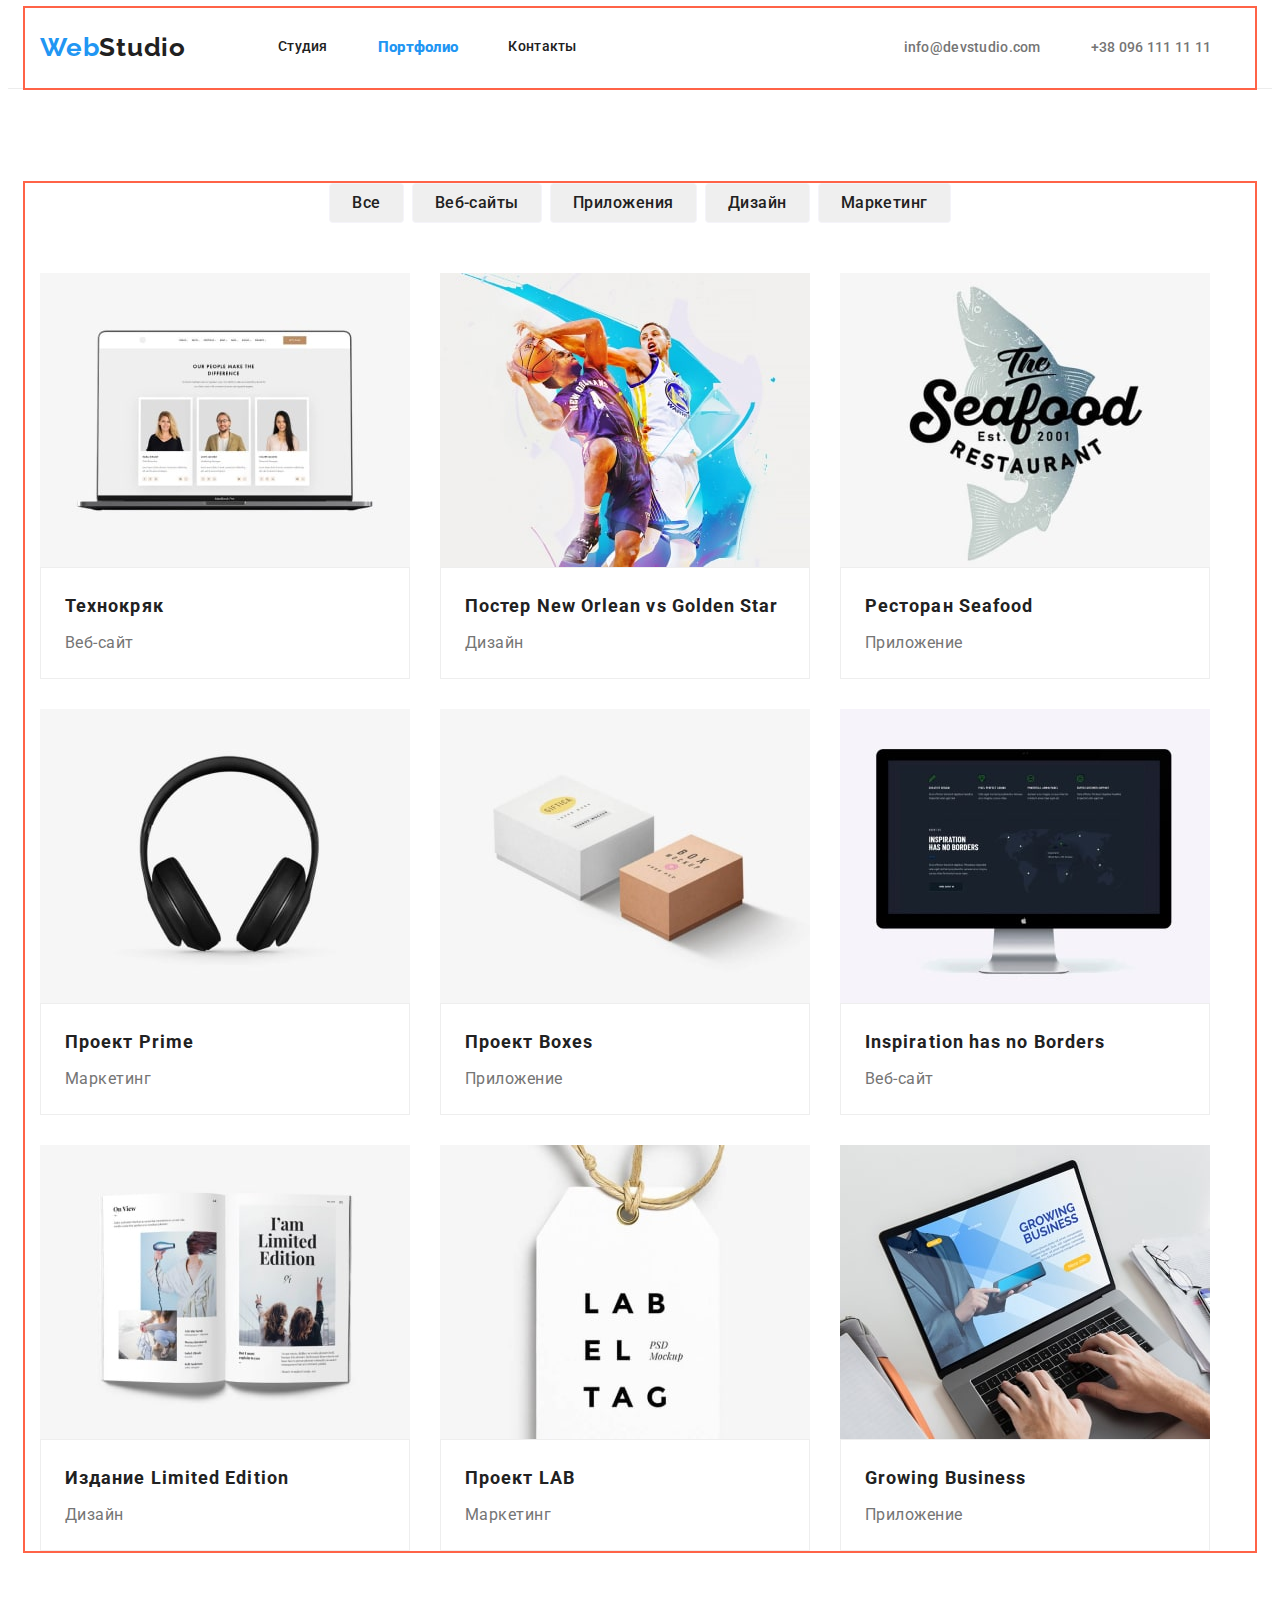
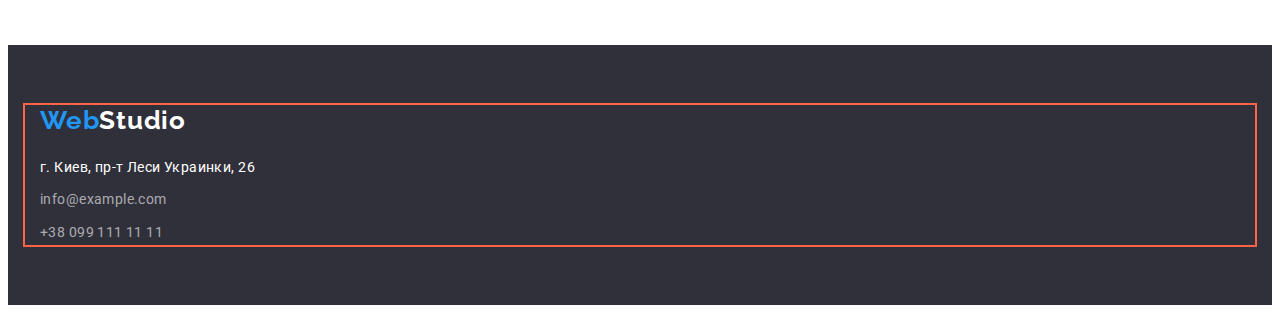
==== portfolio.html @ f44abb22 "Зклонував файли з дз3 в дз4" ====
<!DOCTYPE html>
<html lang="ru">
<head>
    <meta charset="UTF-8">
    <meta http-equiv="X-UA-Compatible" content="IE=edge">
    <meta name="viewport" content="width=device-width, initial-scale=1.0">
    <title>Portfolio</title>
    <link rel="stylesheet" href="./css/styles.css">
    <link rel="preconnect" href="https://fonts.googleapis.com">
    <link rel="preconnect" href="https://fonts.gstatic.com" crossorigin>
    <link href="https://fonts.googleapis.com/css2?family=Raleway:wght@700&family=Roboto:wght@400;500;700;900&display=swap"
        rel="stylesheet">
    <link rel="stylesheet" href="https://cdnjs.cloudflare.com/ajax/libs/modern-normalize/1.1.0/modern-normalize.min.css"
        integrity="sha512-wpPYUAdjBVSE4KJnH1VR1HeZfpl1ub8YT/NKx4PuQ5NmX2tKuGu6U/JRp5y+Y8XG2tV+wKQpNHVUX03MfMFn9Q=="
        crossorigin="anonymous" referrerpolicy="no-referrer" />
</head>
<body>
    <!-- Шапка сторінки -->
    <header class="page-header">
        <div class="container">
        <!-- Основна навігація -->
        <div class="header-style">
        <nav class="header-nav-portfolio">
            <a href="index.html" class="webstudio"><span class="webstudio-color">Web</span>Studio</a>
            <ul class="header-list">
                <li class="header-item-portfolio"><a href="./index.html" class="item">Студия</a></li>
                <li class="header-item-portfolio"><a href="./portfolio.html" class="item current">Портфолио</a></li>
                <li class="header-item-portfolio"><a href="" class="item">Контакты</a></li>
            </ul>
        </nav>
        <ul class="header-right">
            <li class="tel-style-portfolio"><a href="mailto:info@devstudio.com" class="header-tel">info@devstudio.com</a></li>
            <li class="tel-style-portfolio"><a href="tel:+380961111111" class="header-tel">+38 096 111 11 11</a></li>
        </ul>
        </div>
        </div>
    </header>
    <!-- Унікальність сторінки -->
    <main class="page-main-portfolio">
    <!-- Перша секція -->
    <section class="first-section-portfolio">
        <div class="container">
        <h1 hidden class="title">Portfolio</h1>
        <ul class="first-list">
            <li class="btn-portfolio"> <button type="button" class="btn pointer">Все</button> </li>
            <li class="btn-portfolio"> <button type="button" class="btn pointer">Веб-сайты</button> </li>
            <li class="btn-portfolio"> <button type="button" class="btn pointer">Приложения</button> </li>
            <li class="btn-portfolio"> <button type="button" class="btn pointer">Дизайн</button> </li>
            <li class="btn-portfolio"> <button type="button" class="btn pointer">Маркетинг</button> </li>
         </ul>
        <ul class="second-list">
            <li class="second-list-element">
                <img src="./images/laptop.jpg" alt="Технокряк" width="370" height="294">
                <div class="portfolio-card-border">
                <h2 class="second-list-title">Технокряк</h2>
                <p class="text">Веб-сайт</p>
                </div>
            </li>
            <li class="second-list-element">
                <img src="./images/poster.jpg" alt="Постер" width="370" height="294">
                <div class="portfolio-card-border">
                <h2 class="second-list-title">Постер New Orlean vs Golden Star</h2>
                <p class="text">Дизайн</p>
                </div>
            </li>
            <li class="second-list-element">
                <img src="./images/seafood.jpg" alt="Ресторан" width="370" height="294">
                <div class="portfolio-card-border">
                <h2 class="second-list-title">Ресторан Seafood</h2>
                <p class="text">Приложение</p>
                </div>
            </li>
            <li class="second-list-element">
                <img src="./images/headphone.jpg" alt="Проект-Prime" width="370" height="294">
                <div class="portfolio-card-border">
                <h2 class="second-list-title">Проект Prime</h2>
                <p class="text">Маркетинг</p>
                </div>
            </li>
            <li class="second-list-element">
                <img src="./images/boxes.jpg" alt="Проект-Boxes" width="370" height="294">
                <div class="portfolio-card-border">
                <h2 class="second-list-title">Проект Boxes</h2>
                <p class="text">Приложение</p>
                </div>
            </li>
            <li class="second-list-element">
                <img src="./images/screen.jpg" alt="Монитор" width="370" height="294">
                <div class="portfolio-card-border">
                <h2 class="second-list-title">Inspiration has no Borders</h2>
                <p class="text">Веб-сайт</p>
                </div>
            </li>
            <li class="second-list-element">
                <img src="./images/book.jpg" alt="Книга" width="370" height="294">
                <div class="portfolio-card-border">
                <h2 class="second-list-title">Издание Limited Edition</h2>
                <p class="text">Дизайн</p>
                </div>
            </li>
            <li class="second-list-element">
                <img src="./images/lab.jpg" alt="Проект-LAB" width="370" height="294">
                <div class="portfolio-card-border">
                <h2 class="second-list-title">Проект LAB</h2>
                <p class="text">Маркетинг</p>
                </div>
            </li>
            <li class="second-list-element">
                <img src="./images/business.jpg" alt="Бизнес" width="370" height="294">
                <div class="portfolio-card-border">
                <h2 class="second-list-title">Growing Business</h2>
                <p class="text">Приложение</p>
                </div>
            </li>
        </ul>
        </div>
    </section>
    </main>
    <!-- підвал сторінки -->
    <footer class="page-footer page-footer-portfolio">
        <div class="container">
        <a href="index.html" class="webstudio"><span class="webstudio-color">Web</span>Studio</a>
        <address class="street">
            г. Киев, пр-т Леси Украинки, 26 <br>
            <a href="mailto:info@example.com" class="footer-tel">info@example.com</a> <br>
            <a href="tel:+380991111111" class="footer-tel">+38 099 111 11 11</a>
        </address>
        </div>
    </footer>
</body>
</html>
---- css/styles.css ----
:root {
  --blue-text-color: #2196f3;
  --title-text-color: #212121;
  --secondary-text-color: #ffffff;
  --primary-text-color: #757575;
  --support-text-color: rgba(255, 255, 255, 0.6);
  --color-four-section: #f5f4fa;
  --background-color-footer: #2f303a;
}

body {
  font-family: "Roboto", sans-serif;
  color: var(--title-text-color);
  font-style: normal;
}

img {
  display: block;
  max-width: 100%;
}

.container {
  padding-left: 15px;
  padding-right: 15px;
  width: 1200px;
  margin: 0 auto;
  outline: 2px solid tomato;
}

/* Шапка сторінки studio */

.page-header {
  background-color: var(--secondary-text-color);
  border-bottom: 1px solid #ececec;
}

.page-header .webstudio,
.page-footer .webstudio {
  color: var(--title-text-color);
  font-family: "Raleway", serif;
  font-style: normal;
  font-weight: bold;
  font-size: 26px;
  line-height: 1.19;
  letter-spacing: 0.03em;
  text-decoration: none;
  width: 145px;
}

.page-header .webstudio-color,
.page-footer .webstudio-color {
  color: var(--blue-text-color);
}

.page-header .header-list {
  list-style: none;
}

.header-list .item {
  color: var(--title-text-color);
  text-decoration: none;
  font-family: "Roboto";
  font-style: normal;
  font-weight: 500;
  font-size: 14px;
  line-height: 1.14;
  letter-spacing: 0.02em;
}

.header-list .item:hover,
.header-list .item:focus {
  color: var(--blue-text-color);
}

.page-header .header-right {
  list-style: none;
}

.page-header .current {
  color: #2196f3;
  font-weight: 800;
  font-size: 15px;
}

.page-header .header-tel {
  color: var(--primary-text-color);
  text-decoration: none;
  font-family: "Roboto";
  font-style: normal;
  font-weight: 500;
  font-size: 14px;
  line-height: 1.14;
  letter-spacing: 0.02em;
}

.page-header .header-tel:hover,
.page-header .header-tel:focus,
.page-footer .footer-tel:hover,
.page-footer .footer-tel:focus {
  color: var(--blue-text-color);
}

.header-nav {
  display: flex;
  align-items: center;
}

.header-nav .webstudio {
  display: block;
  margin-right: auto;
  margin-top: 24px;
  margin-bottom: 25px;
}

.header-list {
  display: flex;
  padding-left: 93px;
  margin-top: 0px;
  margin-bottom: 0px;
}

.header-list .item {
  display: flex;
  padding-top: 20px;
  padding-bottom: 20px;
}

.header .header-style {
  display: flex;
  align-items: center;
}

.header-item:not(:last-child) {
  margin-right: 50px;
}

.header-right {
  display: flex;
  align-items: center;
  margin-left: 327px;
  margin-top: 0;
  margin-bottom: 0;
  padding-left: 0;
}

.header-right .tel-style {
  margin-right: 50px;
}

.tel-style .header-tel {
  display: flex;
  padding-top: 20px;
  padding-bottom: 20px;
}

.tel-style:last-child {
  margin-right: 0;
}

/* Унікальність сторінки studio*/

.first-section {
  padding-top: 200px;
  padding-bottom: 200px;
}

.first-section .title {
  color: var(--secondary-text-color);
  font-family: "Roboto";
  font-style: normal;
  font-weight: 900;
  font-size: 44px;
  line-height: 1.36;
  text-align: center;
  letter-spacing: 0.06em;
  width: 696px;

  display: inline-block;
  /* margin-top: 200px; */
  margin-bottom: 30px;
  margin-left: 237px;
  margin-right: 237px;
  margin-top: 0;
}

.first-section .btn {
  color: var(--secondary-text-color);
  background-color: var(--blue-text-color);
  font-family: "Roboto";
  font-style: normal;
  font-weight: bold;
  font-size: 16px;
  line-height: 1.87;
  text-align: center;
  letter-spacing: 0.06em;
  min-width: 200px;

  display: inline-block;
  border-radius: 4px;
  padding: 10px;
  margin-top: 0px;
  /* margin-bottom: 200px; */
  margin-left: 485px;
  margin-right: 485px;
}

.first-section-img {
  display: block;
  align-items: center;
}

.first-section-style {
  background-color: #2f303a;
}

.pointer {
  cursor: pointer;
}

.first-section .btn:hover,
.first-section .btn:focus {
  color: var(--blue-text-color);
  background-color: var(--secondary-text-color);
}

.second-section {
  background-color: var(--secondary-text-color);
  margin-top: 0px;
  margin-bottom: 0px;
  padding-top: 94px;
  padding-bottom: 94px;
}

.second-list-item {
  width: 270px;
  margin-right: 30px;
}

.second-list-item .title {
  margin-top: 0px;
  margin-bottom: 0px;
}

.second-list-item .text {
  margin-bottom: 0;
}

.second-list-item:nth-child(4n) {
  margin-right: 0;
}

.second-list {
  list-style: none;
  margin-top: 0px;
  margin-bottom: 0px;
  padding-left: 0px;
  display: flex;
  flex-wrap: wrap;
}

.second-section .title {
  color: var(--title-text-color);
  font-family: Roboto;
  font-style: normal;
  font-weight: bold;
  font-size: 14px;
  line-height: 1.14;
  letter-spacing: 0.03em;
}

.second-section .text {
  color: var(--primary-text-color);
  font-family: Roboto;
  font-style: normal;
  font-weight: normal;
  font-size: 14px;
  line-height: 1.71;
  letter-spacing: 0.03em;
}

.third-section .third-list {
  list-style: none;
  display: flex;
  margin-top: 0;
  margin-bottom: 0;
  padding-left: 0;
  margin-right: 0;
}

.third-section {
  padding-bottom: 94px;
}

.third-section .our-work-title {
  color: var(--title-text-color);
  font-family: Roboto;
  font-style: normal;
  font-weight: bold;
  font-size: 36px;
  line-height: 1.16;
  text-align: center;
  letter-spacing: 0.03em;

  display: block;
  margin-top: 0;
  margin-bottom: 50px;
  margin-right: 0;
  margin-left: 0;
}

.third-list-item {
  display: inline-block;
  width: 370px;
  margin-right: 30px;
}

.third-list-item:nth-child(3n) {
  margin-right: 0;
}

.four-section {
  background-color: var(--color-four-section);
  margin-bottom: 0px;
  padding-bottom: 94px;
  padding-top: 94px;
}

.four-section .team {
  color: var(--title-text-color);
  font-family: Roboto;
  font-style: normal;
  font-weight: bold;
  font-size: 36px;
  line-height: 1.16;
  text-align: center;
  letter-spacing: 0.03em;

  display: block;
  margin-top: 0;
  margin-bottom: 50px;
  margin-right: 0;
  margin-left: 0;
}

.four-list {
  list-style: none;
  margin-top: 0px;
  margin-bottom: 0px;
  padding-left: 0px;
  display: flex;
}

.four-list-item {
  display: inline-block;
  width: 270px;
  margin-right: 30px;
}

.four-list-item .text-block {
  padding-top: 30px;
  padding-bottom: 30px;
}

.four-list-item .title {
  margin-top: 0;
  margin-bottom: 10px;
}

.four-list-item .text {
  margin-bottom: 0;
  margin-top: 0px;
}

.four-list-item:nth-child(4n) {
  margin-right: 0;
}

.four-list .title {
  color: var(--title-text-color);
  font-family: Roboto;
  font-style: normal;
  font-weight: 500;
  font-size: 16px;
  line-height: 1.18;
  text-align: center;
  letter-spacing: 0.03em;
}

.four-list .text {
  color: var(--primary-text-color);
  font-family: Roboto;
  font-style: normal;
  font-weight: normal;
  font-size: 16px;
  line-height: 1.18;
  text-align: center;
  letter-spacing: 0.03em;
}

/* Підвал сторінки studio*/

.page-footer {
  background-color: var(--background-color-footer);
  padding-top: 60px;
  padding-bottom: 60px;
}

.page-footer .webstudio {
  color: var(--secondary-text-color);

  display: inline-block;
  margin-top: 0px;
  margin-bottom: 20px;
  margin-right: 0;
  margin-left: 0;
}

.page-footer .footer-tel {
  display: inline-block;
  margin-top: 9px;
}

.page-footer .street {
  color: var(--secondary-text-color);
  font-family: Roboto;
  font-style: normal;
  font-weight: normal;
  font-size: 14px;
  line-height: 1.71;
  letter-spacing: 0.03em;
}

/* Шапка сторінки portfolio */

.header-nav-portfolio {
  display: flex;
  align-items: center;
}

.header-nav-portfolio .webstudio {
  display: block;
  margin-right: auto;
  margin-top: 24px;
  margin-bottom: 25px;
}

.page-header .header-list {
  display: flex;
  padding-left: 93px;
  margin-top: 0px;
  margin-bottom: 0px;
}

.page-header .item {
  display: flex;
  padding-top: 20px;
  padding-bottom: 20px;
}

.page-header .header-style {
  display: flex;
  align-items: center;
}

.header-item-portfolio:not(:last-child) {
  margin-right: 50px;
}

.page-header .header-right {
  display: flex;
  align-items: center;
  margin-left: 327px;
  margin-top: 0;
  margin-bottom: 0;
  padding-left: 0;
}

.header-right .tel-style-portfolio {
  margin-right: 50px;
}

.tel-style-portfolio .header-tel {
  display: flex;
  padding-top: 20px;
  padding-bottom: 20px;
}

.tel-style-portfolio:last-child {
  margin-right: 0;
}

/* Унікальність сторінки portfolio */

.first-section-portfolio .first-list {
  list-style: none;

  display: flex;
  align-items: center;
  justify-content: center;
  padding: 0;
  padding-top: 0px;
  margin-bottom: 50px;
  margin-top: 0;
}

.first-section-portfolio {
  padding-top: 94px;
  padding-bottom: 94px;
}

.first-section-portfolio .btn {
  color: var(--title-text-color);
  font-family: Roboto;
  font-style: normal;
  font-weight: 500;
  font-size: 16px;
  line-height: 1.62;
  text-align: center;
  letter-spacing: 0.03em;

  display: flex;
  padding: 6px 22px;
  margin: 0px;
  border: 1px solid #f5f4fa;
  border-radius: 4px;
}

.pointer {
  cursor: pointer;
}

.first-section-portfolio .btn:hover,
.first-section-portfolio .btn:focus {
  color: var(--secondary-text-color);
  background-color: var(--blue-text-color);
}

.first-section-portfolio .second-list-title {
  color: var(--title-text-color);
  font-family: Roboto;
  font-style: normal;
  font-weight: bold;
  font-size: 18px;
  line-height: 2;
  letter-spacing: 0.06em;
}
.first-section-portfolio .text {
  color: var(--primary-text-color);
  font-family: Roboto;
  font-style: normal;
  font-weight: normal;
  font-size: 16px;
  line-height: 1.87;
  letter-spacing: 0.03em;
}

.first-section-portfolio .second-list-element {
  width: 370px;
  margin-right: 30px;
  margin-bottom: 30px;
}

.first-section-portfolio .second-list-element:nth-child(3n) {
  margin-right: 0px;
}

.first-section-portfolio .second-list-element:nth-last-child(-n + 3) {
  margin-bottom: 0px;
}

.portfolio-card-border {
  padding: 20px 24px;
  border: 1px solid #eeeeee;
}

.first-section-portfolio .second-list-title {
  margin-bottom: 4px;
  margin-top: 0;
}

.first-section-portfolio .text {
  margin-bottom: 0;
  margin-top: 0;
}

.first-section-portfolio .btn-portfolio {
  display: flex;
  padding: 0;
  margin-top: 0px;
  margin-right: 8px;
}

.first-section-portfolio .btn-portfolio:nth-child(5n) {
  margin-right: 0;
}

/* Підвал сторінки portfolio*/

.page-footer .footer-tel {
  color: var(--support-text-color);
  text-decoration: none;
}

.page-footer-portfolio .webstudio {
  display: inline-block;
  margin-bottom: 20px;
  margin-right: 0;
  margin-left: 0;
}

.page-footer-portfolio .footer-tel {
  display: inline-block;
  margin-top: 9px;
}
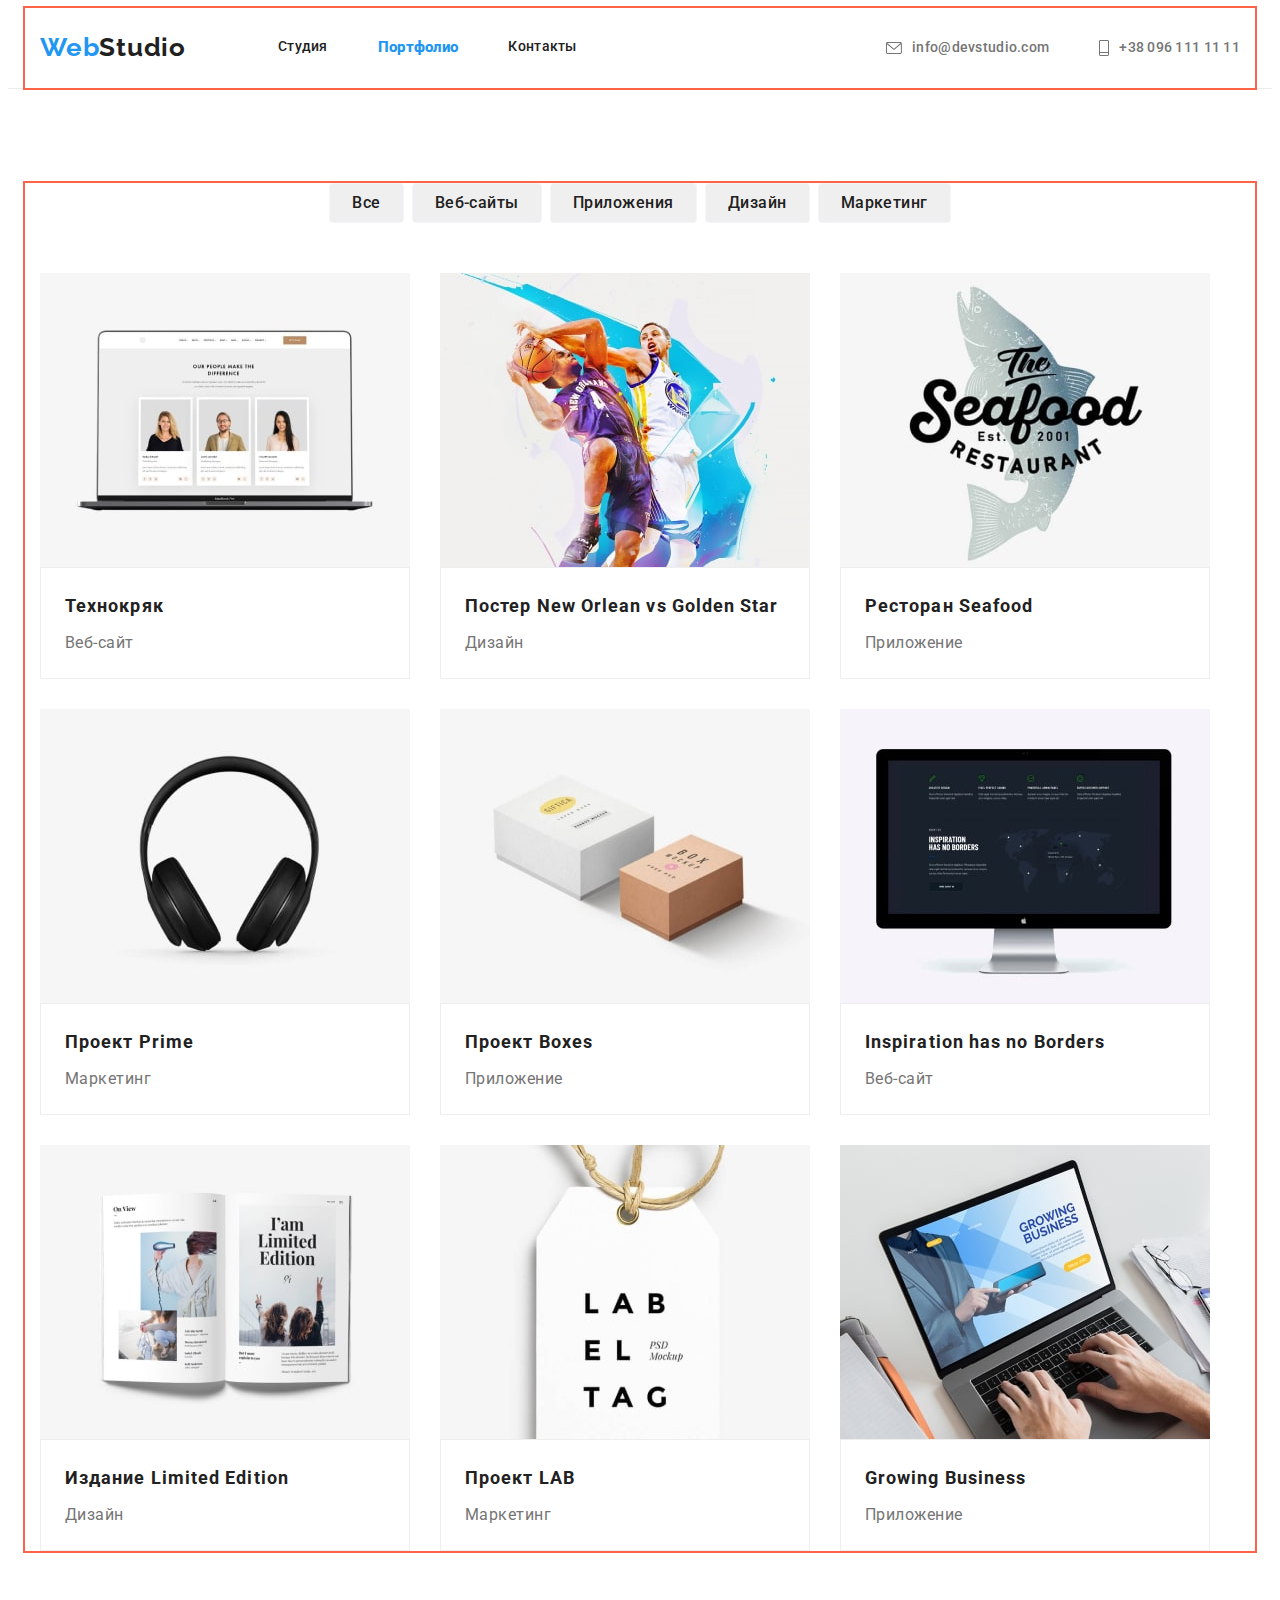
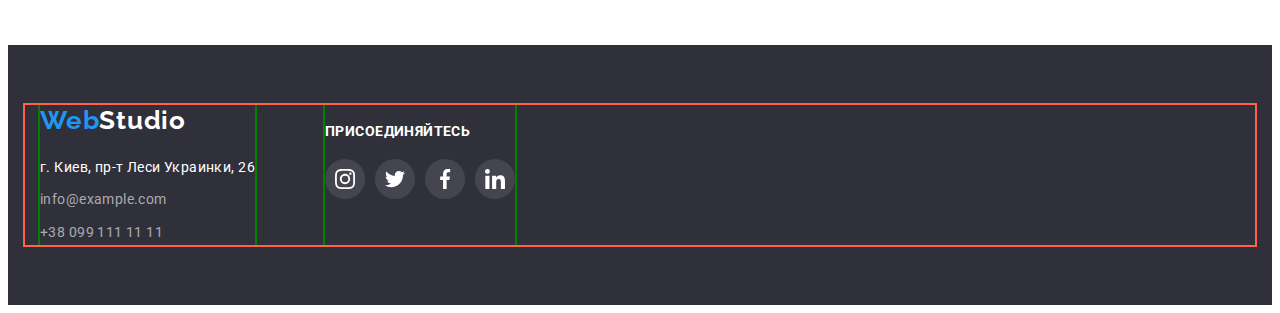
==== commit 127e4804: "Виконав дз4" ====
--- a/portfolio.html
+++ b/portfolio.html
@@ -29,8 +29,14 @@
             </ul>
         </nav>
         <ul class="header-right">
-            <li class="tel-style-portfolio"><a href="mailto:info@devstudio.com" class="header-tel">info@devstudio.com</a></li>
-            <li class="tel-style-portfolio"><a href="tel:+380961111111" class="header-tel">+38 096 111 11 11</a></li>
+            <li class="tel-style-portfolio">
+                <a href="mailto:info@devstudio.com" class="header-tel"> 
+                <svg class="smartphone-icon-portfolio" width='16' height='12'><use href="./images/icons.svg#icon-email"></use></svg>info@devstudio.com</a>
+            </li>
+            <li class="tel-style-portfolio">
+                <a href="tel:+380961111111" class="header-tel"> 
+                <svg class="smartphone-icon-portfolio" width='10' height='16'><use href="./images/icons.svg#icon-phone"></use></svg> +38 096 111 11 11</a>
+            </li>
         </ul>
         </div>
         </div>
@@ -118,7 +124,8 @@
     </main>
     <!-- підвал сторінки -->
     <footer class="page-footer page-footer-portfolio">
-        <div class="container">
+        <div class="container footer-portfolio">
+        <div class="footer-left-portfolio">
         <a href="index.html" class="webstudio"><span class="webstudio-color">Web</span>Studio</a>
         <address class="street">
             г. Киев, пр-т Леси Украинки, 26 <br>
@@ -126,6 +133,36 @@
             <a href="tel:+380991111111" class="footer-tel">+38 099 111 11 11</a>
         </address>
         </div>
+        <div class="join-block">
+            <h3 class="join-block-text">ПРИСОЕДИНЯЙТЕСЬ</h3>
+            <ul class="join-block-list">
+                <li class="join-block-item">
+                    <a href="https://www.instagram.com/" target="_blank" class="join-block-link"><svg class="network-join-icon"
+                            width='20' height='20'>
+                            <use href="./images/icons.svg#icon-instagram"></use>
+                        </svg></a>
+                </li>
+                <li class="join-block-item">
+                    <a href="https://twitter.com/?lang=uk" target="_blank" class="join-block-link"><svg
+                            class="network-join-icon" width='20' height='20'>
+                            <use href="./images/icons.svg#icon-twitter"></use>
+                        </svg></a>
+                </li>
+                <li class="join-block-item">
+                    <a href="https://uk-ua.facebook.com/" target="_blank" class="join-block-link"><svg class="network-join-icon"
+                            width='20' height='20'>
+                            <use href="./images/icons.svg#icon-facebook"></use>
+                        </svg></a>
+                </li>
+                <li class="join-block-item">
+                    <a href="https://www.linkedin.com/" target="_blank" class="join-block-link"><svg class="network-join-icon"
+                            width='20' height='20'>
+                            <use href="./images/icons.svg#icon-linkedin"></use>
+                        </svg></a>
+                </li>
+            </ul>
+        </div>
+        </div>
     </footer>
 </body>
 </html>--- a/css/styles.css
+++ b/css/styles.css
@@ -125,11 +125,6 @@
   padding-bottom: 20px;
 }
 
-.header .header-style {
-  display: flex;
-  align-items: center;
-}
-
 .header-item:not(:last-child) {
   margin-right: 50px;
 }
@@ -144,17 +139,35 @@
 }
 
 .header-right .tel-style {
-  margin-right: 50px;
+  margin-right: 30px;
 }
 
 .tel-style .header-tel {
   display: flex;
+  align-items: center;
   padding-top: 20px;
   padding-bottom: 20px;
+  fill: var(--primary-text-color);
+}
+
+.tel-style .header-tel:hover,
+.tel-style .header-tel:focus {
+  fill: var(--blue-text-color);
 }
 
 .tel-style:last-child {
   margin-right: 0;
+}
+
+.header-right-icon {
+  display: block;
+  align-items: center;
+}
+
+.smartphone-icon {
+  display: flex;
+  align-items: center;
+  margin-right: 10px;
 }
 
 /* Унікальність сторінки studio*/
@@ -176,7 +189,6 @@
   width: 696px;
 
   display: inline-block;
-  /* margin-top: 200px; */
   margin-bottom: 30px;
   margin-left: 237px;
   margin-right: 237px;
@@ -196,12 +208,14 @@
   min-width: 200px;
 
   display: inline-block;
-  border-radius: 4px;
   padding: 10px;
   margin-top: 0px;
-  /* margin-bottom: 200px; */
   margin-left: 485px;
   margin-right: 485px;
+
+  box-shadow: 0px 4px 4px rgba(0, 0, 0, 0.15);
+  border-radius: 4px;
+  border: none;
 }
 
 .first-section-img {
@@ -211,6 +225,13 @@
 
 .first-section-style {
   background-color: #2f303a;
+  background-image: linear-gradient(
+      rgba(47, 48, 58, 0.4),
+      rgba(47, 48, 58, 0.4)
+    ),
+    url("../images/background-studio.jpg");
+  background-repeat: no-repeat;
+  background-position: center;
 }
 
 .pointer {
@@ -221,6 +242,7 @@
 .first-section .btn:focus {
   color: var(--blue-text-color);
   background-color: var(--secondary-text-color);
+  border: none;
 }
 
 .second-section {
@@ -234,6 +256,13 @@
 .second-list-item {
   width: 270px;
   margin-right: 30px;
+}
+
+.second-list-item .thumb {
+  background-color: #f5f4fa;
+  align-items: center;
+  padding: 25px 100px;
+  margin-bottom: 30px;
 }
 
 .second-list-item .title {
@@ -354,6 +383,9 @@
   display: inline-block;
   width: 270px;
   margin-right: 30px;
+  box-shadow: 0px 1px 3px rgba(0, 0, 0, 0.12), 0px 1px 1px rgba(0, 0, 0, 0.14),
+    0px 2px 1px rgba(0, 0, 0, 0.2);
+  border-radius: 0px 0px 4px 4px;
 }
 
 .four-list-item .text-block {
@@ -395,6 +427,125 @@
   line-height: 1.18;
   text-align: center;
   letter-spacing: 0.03em;
+  margin-bottom: 16px;
+}
+
+.social-networks-list {
+  list-style: none;
+  display: flex;
+  margin-bottom: 0;
+  margin-top: 0;
+  justify-content: center;
+  padding: 0;
+}
+
+.social-networks-item {
+  width: 40px;
+  height: 40px;
+  padding: 0;
+  border: none;
+  color: #afb1b8;
+  border-radius: 50%;
+  align-items: center;
+  display: flex;
+  justify-content: center;
+  margin-right: 10px;
+}
+
+.social-networks-item:nth-child(4n) {
+  margin-right: 0;
+}
+
+.network-icon {
+  display: flex;
+  fill: #afb1b8;
+}
+
+.network-icon:hover {
+  fill: #ffffff;
+}
+
+.networks-link {
+  display: flex;
+  justify-content: center;
+  align-items: center;
+  width: 40px;
+  height: 40px;
+  border-radius: 50%;
+}
+
+.networks-link:hover .network-icon,
+.networks-link:focus .network-icon {
+  fill: #fff;
+}
+
+.networks-link:hover,
+.networks-link:focus {
+  background-color: var(--blue-text-color);
+}
+
+.five-section {
+  margin-bottom: 0px;
+  padding-bottom: 94px;
+  padding-top: 94px;
+}
+
+.five-section-title {
+  color: var(--title-text-color);
+  font-family: Roboto;
+  font-style: normal;
+  font-weight: bold;
+  font-size: 36px;
+  line-height: 42px;
+  text-align: center;
+  letter-spacing: 0.03em;
+
+  margin-top: 0;
+  margin-bottom: 50px;
+}
+
+.customers-list {
+  list-style: none;
+  display: flex;
+  margin-bottom: 0;
+  margin-top: 0;
+  justify-content: center;
+  padding: 0;
+}
+
+.cusromer-link {
+  border: 1px solid rgba(175, 177, 184, 1);
+  border-radius: 4px;
+  padding: 16px 32px;
+  display: flex;
+}
+
+.customers-item {
+  margin-right: 30px;
+  display: flex;
+}
+
+.customers-item:nth-child(6n) {
+  margin-right: 0;
+}
+
+.cusromer-icon {
+  display: flex;
+  fill: #afb1b8;
+}
+
+.cusromer-icon:hover {
+  fill: var(--blue-text-color);
+  cursor: pointer;
+}
+
+.cusromer-link:hover {
+  border-color: var(--blue-text-color);
+}
+
+.cusromer-link:hover .cusromer-icon,
+.cusromer-link:focus .cusromer-icon {
+  fill: var(--blue-text-color);
 }
 
 /* Підвал сторінки studio*/
@@ -428,6 +579,86 @@
   font-size: 14px;
   line-height: 1.71;
   letter-spacing: 0.03em;
+}
+
+.join-block {
+  outline: 2px solid green;
+  align-items: center;
+  justify-content: center;
+  padding-top: 18px;
+}
+
+.join-block-list {
+  list-style: none;
+  margin: 0;
+  padding: 0;
+  align-items: center;
+  justify-content: center;
+
+  display: flex;
+}
+
+.join-block-list {
+  display: flex;
+  align-items: center;
+  justify-content: center;
+}
+
+.join-block-item {
+  margin-right: 10px;
+}
+
+.join-block-item:nth-child(4n) {
+  margin-right: 0;
+}
+
+.join-block-link {
+  display: flex;
+  justify-content: center;
+  align-items: center;
+  width: 40px;
+  height: 40px;
+  border-radius: 50%;
+  background-color: rgba(255, 255, 255, 0.1);
+}
+
+.join-block-link:hover,
+.join-block-link:focus {
+  background-color: var(--blue-text-color);
+}
+
+.join-block-link:hover .network-icon,
+.join-block-link:focus .network-icon {
+  fill: #fff;
+}
+
+.network-join-icon {
+  display: flex;
+  fill: #fff;
+}
+
+.join-block-text {
+  font-family: Roboto;
+  font-style: normal;
+  font-weight: bold;
+  font-size: 14px;
+  line-height: 16px;
+  letter-spacing: 0.03em;
+  text-transform: uppercase;
+  color: #fff;
+
+  display: flex;
+  margin-bottom: 20px;
+  margin-top: 0;
+}
+
+.footer-left {
+  margin-right: 70px;
+  outline: 2px solid green;
+}
+
+.footer {
+  display: flex;
 }
 
 /* Шапка сторінки portfolio */
@@ -469,7 +700,7 @@
 .page-header .header-right {
   display: flex;
   align-items: center;
-  margin-left: 327px;
+  margin-left: auto;
   margin-top: 0;
   margin-bottom: 0;
   padding-left: 0;
@@ -481,12 +712,30 @@
 
 .tel-style-portfolio .header-tel {
   display: flex;
+  align-items: center;
   padding-top: 20px;
   padding-bottom: 20px;
+  fill: var(--primary-text-color);
+}
+
+.tel-style-portfolio .header-tel:hover,
+.tel-style-portfolio .header-tel:focus {
+  fill: var(--blue-text-color);
 }
 
 .tel-style-portfolio:last-child {
   margin-right: 0;
+}
+
+.smartphone-icon-portfolio {
+  display: flex;
+  align-items: center;
+  margin-right: 10px;
+}
+
+.tel-style-portfolio:hover,
+.tel-style-portfolio:focus {
+  fill: var(--blue-text-color);
 }
 
 /* Унікальність сторінки portfolio */
@@ -525,6 +774,13 @@
   border-radius: 4px;
 }
 
+.first-section-portfolio .btn:hover,
+.first-section-portfolio .btn:focus {
+  box-shadow: 0px 3px 1px rgba(0, 0, 0, 0.1), 0px 1px 2px rgba(0, 0, 0, 0.08),
+    0px 2px 2px rgba(0, 0, 0, 0.12);
+  border: none;
+}
+
 .pointer {
   cursor: pointer;
 }
@@ -560,6 +816,12 @@
   margin-bottom: 30px;
 }
 
+.first-section-portfolio .second-list-element:hover,
+.first-section-portfolio .second-list-element:focus {
+  box-shadow: 0px 1px 1px rgba(0, 0, 0, 0.12), 0px 4px 4px rgba(0, 0, 0, 0.06),
+    1px 4px 6px rgba(0, 0, 0, 0.16);
+}
+
 .first-section-portfolio .second-list-element:nth-child(3n) {
   margin-right: 0px;
 }
@@ -612,3 +874,12 @@
   display: inline-block;
   margin-top: 9px;
 }
+
+.footer-portfolio {
+  display: flex;
+}
+
+.footer-left-portfolio {
+  margin-right: 70px;
+  outline: 2px solid green;
+}
